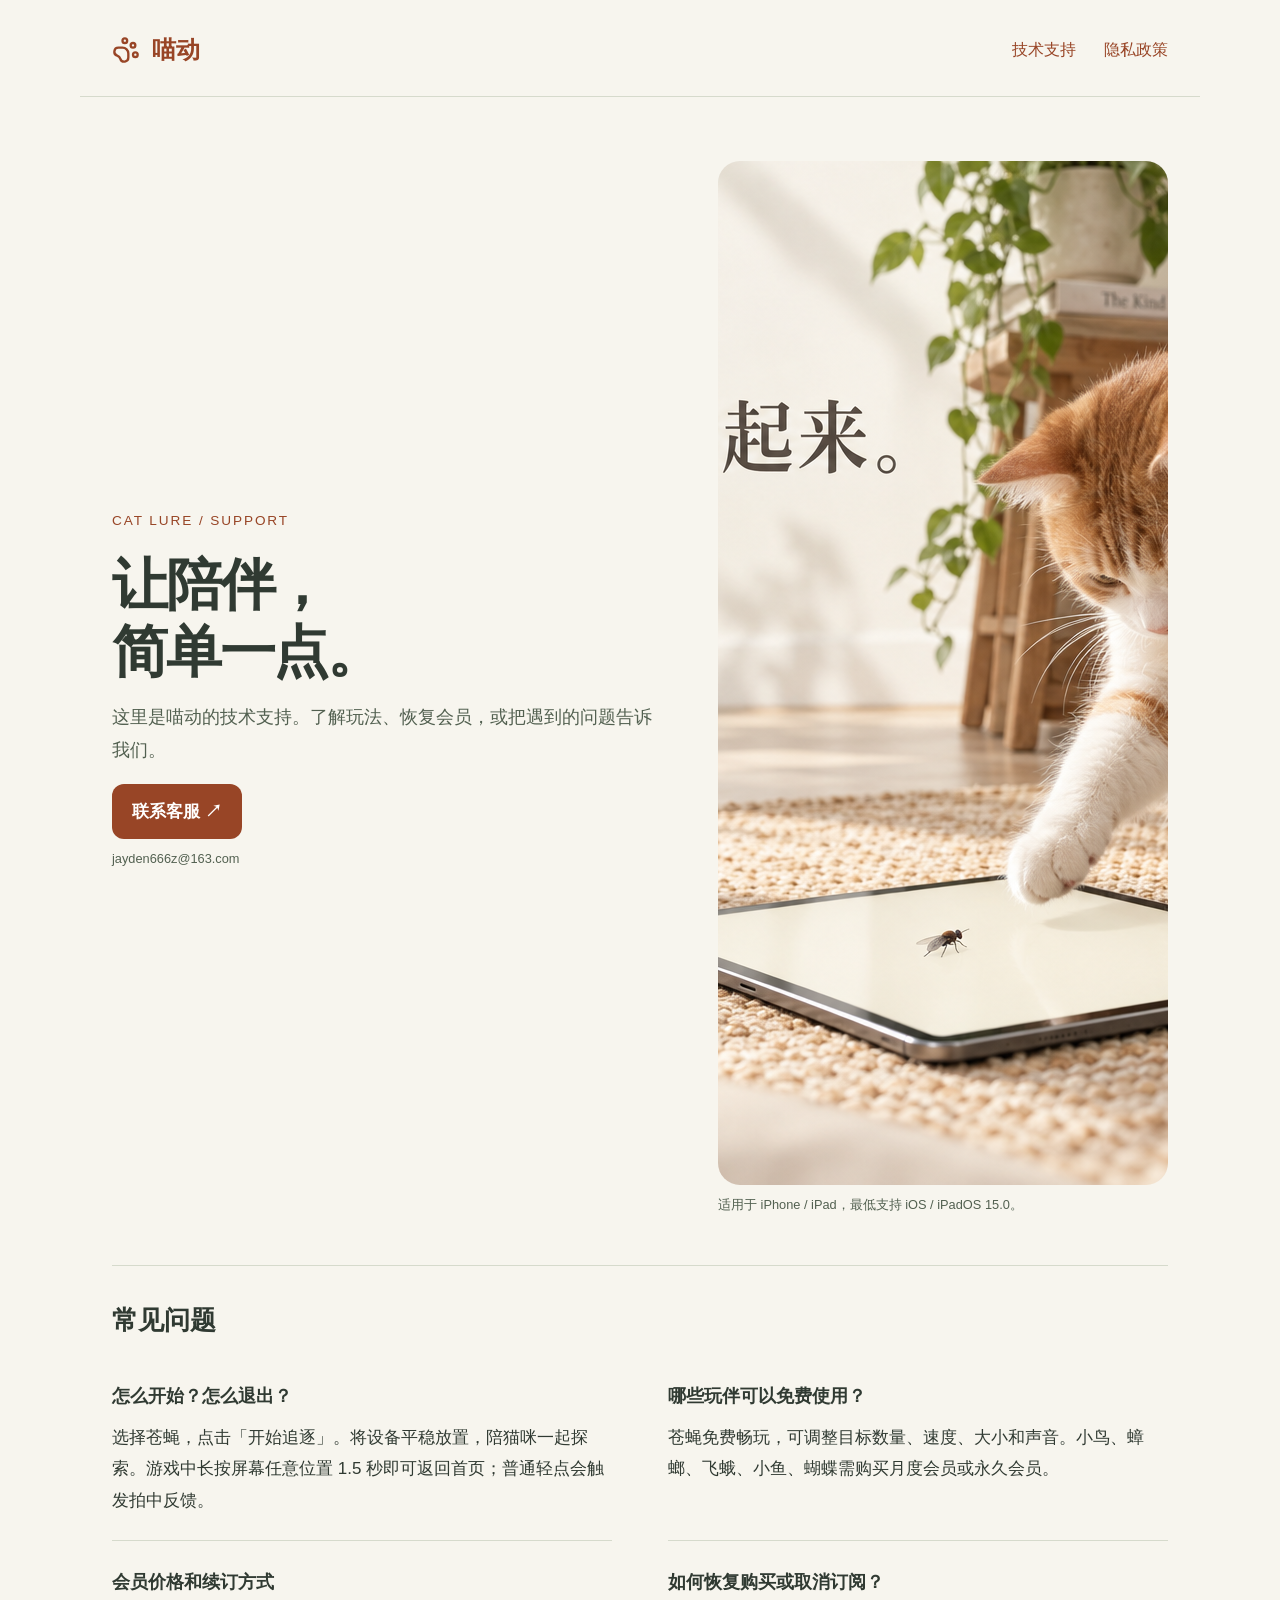
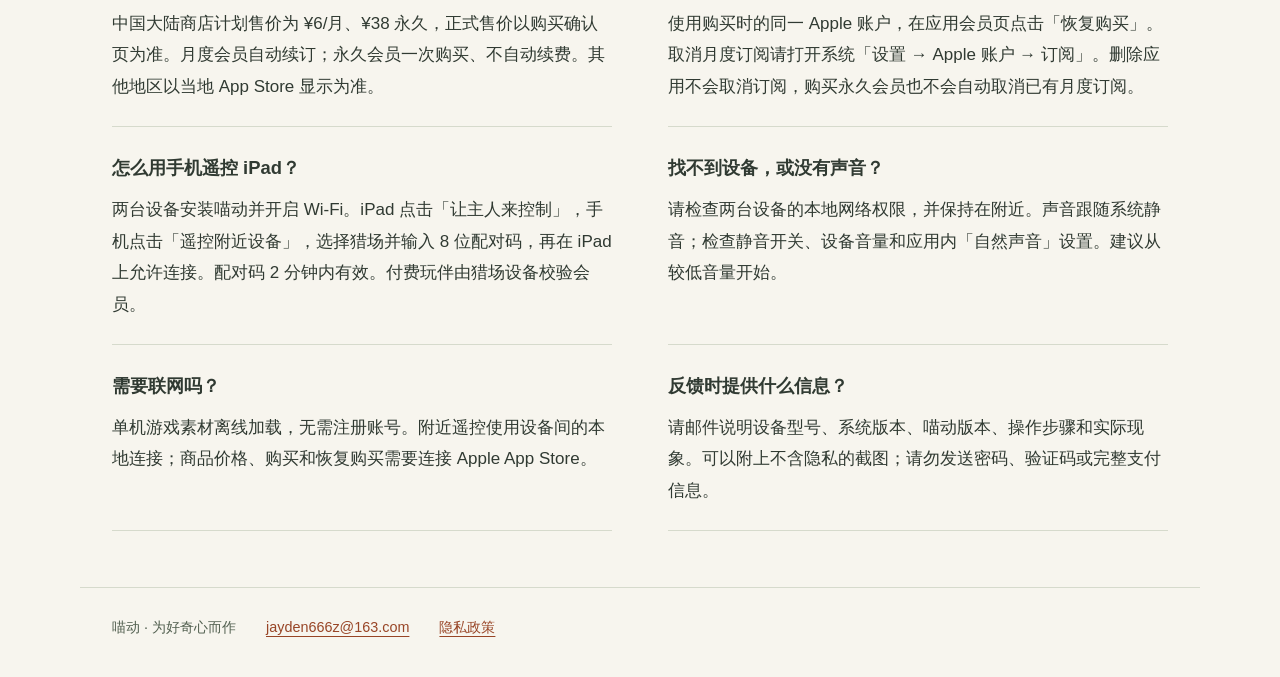
==== index.html @ fa77b8cb "Publish Miaodong support and privacy pages" ====
<!doctype html><html lang="zh-CN"><head><meta charset="utf-8"><meta name="viewport" content="width=device-width,initial-scale=1"><meta name="description" content="喵动 iPhone 和 iPad 猫咪互动玩具的技术支持与隐私政策"><title>喵动 · 技术支持</title><link rel="stylesheet" href="./styles.css"></head><head><link rel="preload" as="image" href="./miaodong-brand.png"/></head><body><a class="skip" href="#main">跳到正文</a><header class="site-header"><a href="./" class="brand"><svg xmlns="http://www.w3.org/2000/svg" width="28" height="28" viewBox="0 0 24 24" fill="none" stroke="currentColor" stroke-width="2" stroke-linecap="round" stroke-linejoin="round" class="lucide lucide-paw-print" aria-hidden="true"><circle cx="11" cy="4" r="2"></circle><circle cx="18" cy="8" r="2"></circle><circle cx="20" cy="16" r="2"></circle><path d="M9 10a5 5 0 0 1 5 5v3.5a3.5 3.5 0 0 1-6.84 1.045Q6.52 17.48 4.46 16.84A3.5 3.5 0 0 1 5.5 10Z"></path></svg>喵动</a><nav aria-label="主导航"><a href="./">技术支持</a><a href="./privacy.html">隐私政策</a></nav></header><main id="main"><section class="intro"><div><p class="eyebrow">CAT LURE / SUPPORT</p><h1>让陪伴，<br/>简单一点。</h1><p class="lead">这里是喵动的技术支持。了解玩法、恢复会员，或把遇到的问题告诉我们。</p><a class="contact" href="mailto:jayden666z@163.com?subject=%E5%96%B5%E5%8A%A8%E4%BD%BF%E7%94%A8%E5%8F%8D%E9%A6%88">联系客服 ↗</a><p class="caption">jayden666z@163.com</p></div><div><img class="hero-photo" src="./miaodong-brand.png" alt="喵动品牌宣传图：猫咪好奇地伸爪触碰平放在地面的平板" width="1536" height="1024"/><p class="caption">适用于 iPhone / iPad，最低支持 iOS / iPadOS 15.0。</p></div></section><section class="faq"><h2>常见问题</h2><div class="faq-grid"><article><h3>怎么开始？怎么退出？</h3><p>选择苍蝇，点击「开始追逐」。将设备平稳放置，陪猫咪一起探索。游戏中长按屏幕任意位置 1.5 秒即可返回首页；普通轻点会触发拍中反馈。</p></article><article><h3>哪些玩伴可以免费使用？</h3><p>苍蝇免费畅玩，可调整目标数量、速度、大小和声音。小鸟、蟑螂、飞蛾、小鱼、蝴蝶需购买月度会员或永久会员。</p></article><article><h3>会员价格和续订方式</h3><p>中国大陆商店计划售价为 ¥6/月、¥38 永久，正式售价以购买确认页为准。月度会员自动续订；永久会员一次购买、不自动续费。其他地区以当地 App Store 显示为准。</p></article><article><h3>如何恢复购买或取消订阅？</h3><p>使用购买时的同一 Apple 账户，在应用会员页点击「恢复购买」。取消月度订阅请打开系统「设置 → Apple 账户 → 订阅」。删除应用不会取消订阅，购买永久会员也不会自动取消已有月度订阅。</p></article><article><h3>怎么用手机遥控 iPad？</h3><p>两台设备安装喵动并开启 Wi-Fi。iPad 点击「让主人来控制」，手机点击「遥控附近设备」，选择猎场并输入 8 位配对码，再在 iPad 上允许连接。配对码 2 分钟内有效。付费玩伴由猎场设备校验会员。</p></article><article><h3>找不到设备，或没有声音？</h3><p>请检查两台设备的本地网络权限，并保持在附近。声音跟随系统静音；检查静音开关、设备音量和应用内「自然声音」设置。建议从较低音量开始。</p></article><article><h3>需要联网吗？</h3><p>单机游戏素材离线加载，无需注册账号。附近遥控使用设备间的本地连接；商品价格、购买和恢复购买需要连接 Apple App Store。</p></article><article><h3>反馈时提供什么信息？</h3><p>请邮件说明设备型号、系统版本、喵动版本、操作步骤和实际现象。可以附上不含隐私的截图；请勿发送密码、验证码或完整支付信息。</p></article></div></section></main><footer><span>喵动 · 为好奇心而作</span><a href="mailto:jayden666z@163.com">jayden666z@163.com</a><a href="./privacy.html">隐私政策</a></footer></body></html>
---- styles.css ----
:root {
  --background: #f7f5ee;
  --foreground: #303a32;
  --primary: #984526;
  --primary-foreground: #fff;
  --card: #fffefa;
  --card-foreground: #303a32;
  --muted: #e0e7d9;
  --muted-foreground: #526050;
  --border: #d6dacc;
  --ring: #984526;
  --radius: 1rem;
  --font-sans:
    -apple-system, BlinkMacSystemFont, 'PingFang SC', 'Microsoft YaHei',
    sans-serif;
}
* {
  box-sizing: border-box;
}
body {
  margin: 0;
  background: var(--background);
  color: var(--foreground);
  font-family: var(--font-sans);
  font-size: 17px;
  line-height: 1.85;
}
a {
  color: var(--primary);
  text-underline-offset: 0.25em;
}
a:focus-visible {
  outline: 3px solid var(--primary);
  outline-offset: 5px;
}
h1,
h2,
h3,
p {
  margin-top: 0;
}
h1 {
  font-size: clamp(2rem, 5vw, 3.5rem);
  line-height: 1.2;
  letter-spacing: -0.04em;
  margin-bottom: 1rem;
}
h2 {
  font-size: 1.65rem;
  line-height: 1.4;
  margin-bottom: 1rem;
}
h3 {
  font-size: 1.15rem;
  margin-bottom: 0.55rem;
}
p {
  margin-bottom: 1.1rem;
}
.site-header,
main,
footer {
  max-width: 1120px;
  margin: auto;
  padding-left: 32px;
  padding-right: 32px;
}
.site-header {
  display: flex;
  justify-content: space-between;
  align-items: center;
  padding-top: 28px;
  padding-bottom: 24px;
  border-bottom: 1px solid var(--border);
}
.brand {
  font-size: 1.5rem;
  font-weight: 700;
  text-decoration: none;
  display: flex;
  align-items: center;
  gap: 12px;
}
nav {
  display: flex;
  gap: 28px;
  font-size: 1rem;
}
nav a {
  text-decoration: none;
}
.intro {
  display: grid;
  grid-template-columns: 1.1fr 0.9fr;
  gap: 56px;
  align-items: center;
  padding: 64px 0 48px;
}
.eyebrow {
  font-size: 0.85rem;
  letter-spacing: 0.14em;
  color: var(--primary);
  margin-bottom: 18px;
}
.lead {
  font-size: 1.1rem;
  color: var(--muted-foreground);
}
.contact {
  display: inline-block;
  padding: 12px 20px;
  background: var(--primary);
  color: #fff;
  border-radius: 12px;
  text-decoration: none;
  font-weight: 600;
}
.hero-photo {
  width: 100%;
  border-radius: 22px;
  display: block;
  aspect-ratio: 1.5;
  object-fit: cover;
}
.caption {
  font-size: 0.8rem;
  color: var(--muted-foreground);
  margin: 8px 0 0;
}
.faq {
  padding: 36px 0 56px;
  border-top: 1px solid var(--border);
}
.faq-grid {
  display: grid;
  grid-template-columns: 1fr 1fr;
  gap: 0 56px;
}
.faq article {
  padding: 24px 0;
  border-bottom: 1px solid var(--border);
}
.faq p {
  margin: 0;
}
.policy {
  max-width: 800px;
  padding-top: 58px;
  padding-bottom: 60px;
}
.policy section {
  margin-top: 34px;
}
.policy ul {
  padding-left: 1.4em;
}
.updated {
  font-size: 0.9rem;
  color: var(--muted-foreground);
}
footer {
  border-top: 1px solid var(--border);
  padding-top: 26px;
  padding-bottom: 36px;
  display: flex;
  flex-wrap: wrap;
  gap: 14px 30px;
  font-size: 0.9rem;
  color: var(--muted-foreground);
}
.skip {
  position: absolute;
  top: -80px;
  background: white;
  padding: 12px;
}
.skip:focus {
  top: 0;
}
@media (max-width: 700px) {
  .site-header,
  main,
  footer {
    padding-left: 22px;
    padding-right: 22px;
  }
  .site-header {
    align-items: flex-start;
    gap: 20px;
  }
  .brand {
    font-size: 1.3rem;
  }
  nav {
    gap: 18px;
    font-size: 0.9rem;
    flex-wrap: wrap;
  }
  .intro {
    grid-template-columns: 1fr;
    gap: 28px;
    padding: 42px 0;
  }
  .faq-grid {
    grid-template-columns: 1fr;
  }
  .policy {
    padding-top: 36px;
  }
  .hero-photo {
    max-height: 300px;
  }
  footer {
    flex-direction: column;
  }
}
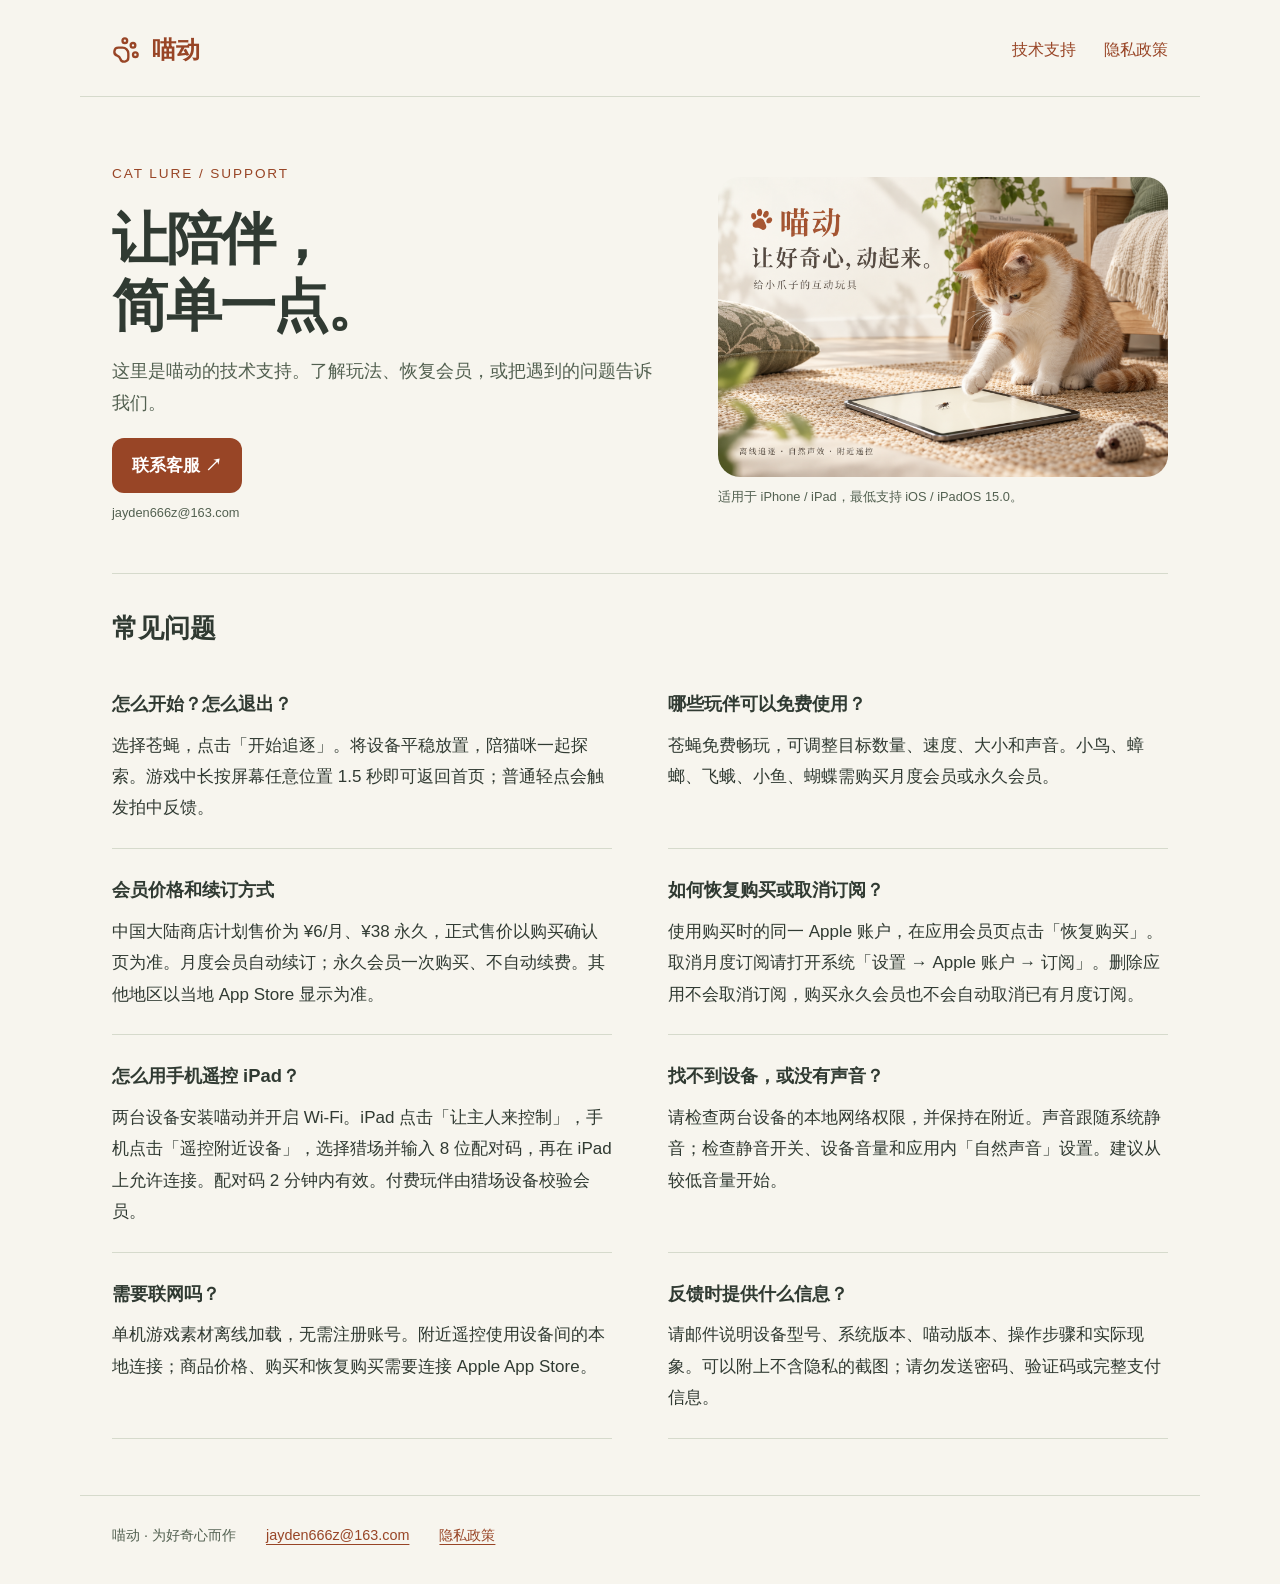
==== commit a6aed9e5: "Refresh stylesheet cache for corrected hero layout" ====
--- a/index.html
+++ b/index.html
@@ -1 +1 @@
-<!doctype html><html lang="zh-CN"><head><meta charset="utf-8"><meta name="viewport" content="width=device-width,initial-scale=1"><meta name="description" content="喵动 iPhone 和 iPad 猫咪互动玩具的技术支持与隐私政策"><title>喵动 · 技术支持</title><link rel="stylesheet" href="./styles.css"></head><head><link rel="preload" as="image" href="./miaodong-brand.png"/></head><body><a class="skip" href="#main">跳到正文</a><header class="site-header"><a href="./" class="brand"><svg xmlns="http://www.w3.org/2000/svg" width="28" height="28" viewBox="0 0 24 24" fill="none" stroke="currentColor" stroke-width="2" stroke-linecap="round" stroke-linejoin="round" class="lucide lucide-paw-print" aria-hidden="true"><circle cx="11" cy="4" r="2"></circle><circle cx="18" cy="8" r="2"></circle><circle cx="20" cy="16" r="2"></circle><path d="M9 10a5 5 0 0 1 5 5v3.5a3.5 3.5 0 0 1-6.84 1.045Q6.52 17.48 4.46 16.84A3.5 3.5 0 0 1 5.5 10Z"></path></svg>喵动</a><nav aria-label="主导航"><a href="./">技术支持</a><a href="./privacy.html">隐私政策</a></nav></header><main id="main"><section class="intro"><div><p class="eyebrow">CAT LURE / SUPPORT</p><h1>让陪伴，<br/>简单一点。</h1><p class="lead">这里是喵动的技术支持。了解玩法、恢复会员，或把遇到的问题告诉我们。</p><a class="contact" href="mailto:jayden666z@163.com?subject=%E5%96%B5%E5%8A%A8%E4%BD%BF%E7%94%A8%E5%8F%8D%E9%A6%88">联系客服 ↗</a><p class="caption">jayden666z@163.com</p></div><div><img class="hero-photo" src="./miaodong-brand.png" alt="喵动品牌宣传图：猫咪好奇地伸爪触碰平放在地面的平板" width="1536" height="1024"/><p class="caption">适用于 iPhone / iPad，最低支持 iOS / iPadOS 15.0。</p></div></section><section class="faq"><h2>常见问题</h2><div class="faq-grid"><article><h3>怎么开始？怎么退出？</h3><p>选择苍蝇，点击「开始追逐」。将设备平稳放置，陪猫咪一起探索。游戏中长按屏幕任意位置 1.5 秒即可返回首页；普通轻点会触发拍中反馈。</p></article><article><h3>哪些玩伴可以免费使用？</h3><p>苍蝇免费畅玩，可调整目标数量、速度、大小和声音。小鸟、蟑螂、飞蛾、小鱼、蝴蝶需购买月度会员或永久会员。</p></article><article><h3>会员价格和续订方式</h3><p>中国大陆商店计划售价为 ¥6/月、¥38 永久，正式售价以购买确认页为准。月度会员自动续订；永久会员一次购买、不自动续费。其他地区以当地 App Store 显示为准。</p></article><article><h3>如何恢复购买或取消订阅？</h3><p>使用购买时的同一 Apple 账户，在应用会员页点击「恢复购买」。取消月度订阅请打开系统「设置 → Apple 账户 → 订阅」。删除应用不会取消订阅，购买永久会员也不会自动取消已有月度订阅。</p></article><article><h3>怎么用手机遥控 iPad？</h3><p>两台设备安装喵动并开启 Wi-Fi。iPad 点击「让主人来控制」，手机点击「遥控附近设备」，选择猎场并输入 8 位配对码，再在 iPad 上允许连接。配对码 2 分钟内有效。付费玩伴由猎场设备校验会员。</p></article><article><h3>找不到设备，或没有声音？</h3><p>请检查两台设备的本地网络权限，并保持在附近。声音跟随系统静音；检查静音开关、设备音量和应用内「自然声音」设置。建议从较低音量开始。</p></article><article><h3>需要联网吗？</h3><p>单机游戏素材离线加载，无需注册账号。附近遥控使用设备间的本地连接；商品价格、购买和恢复购买需要连接 Apple App Store。</p></article><article><h3>反馈时提供什么信息？</h3><p>请邮件说明设备型号、系统版本、喵动版本、操作步骤和实际现象。可以附上不含隐私的截图；请勿发送密码、验证码或完整支付信息。</p></article></div></section></main><footer><span>喵动 · 为好奇心而作</span><a href="mailto:jayden666z@163.com">jayden666z@163.com</a><a href="./privacy.html">隐私政策</a></footer></body></html>+<!doctype html><html lang="zh-CN"><head><meta charset="utf-8"><meta name="viewport" content="width=device-width,initial-scale=1"><meta name="description" content="喵动 iPhone 和 iPad 猫咪互动玩具的技术支持与隐私政策"><title>喵动 · 技术支持</title><link rel="stylesheet" href="./styles.css?v=2"><link rel="preload" as="image" href="./miaodong-brand.png"/></head><body><a class="skip" href="#main">跳到正文</a><header class="site-header"><a href="./" class="brand"><svg xmlns="http://www.w3.org/2000/svg" width="28" height="28" viewBox="0 0 24 24" fill="none" stroke="currentColor" stroke-width="2" stroke-linecap="round" stroke-linejoin="round" class="lucide lucide-paw-print" aria-hidden="true"><circle cx="11" cy="4" r="2"></circle><circle cx="18" cy="8" r="2"></circle><circle cx="20" cy="16" r="2"></circle><path d="M9 10a5 5 0 0 1 5 5v3.5a3.5 3.5 0 0 1-6.84 1.045Q6.52 17.48 4.46 16.84A3.5 3.5 0 0 1 5.5 10Z"></path></svg>喵动</a><nav aria-label="主导航"><a href="./">技术支持</a><a href="./privacy.html">隐私政策</a></nav></header><main id="main"><section class="intro"><div><p class="eyebrow">CAT LURE / SUPPORT</p><h1>让陪伴，<br/>简单一点。</h1><p class="lead">这里是喵动的技术支持。了解玩法、恢复会员，或把遇到的问题告诉我们。</p><a class="contact" href="mailto:jayden666z@163.com?subject=%E5%96%B5%E5%8A%A8%E4%BD%BF%E7%94%A8%E5%8F%8D%E9%A6%88">联系客服 ↗</a><p class="caption">jayden666z@163.com</p></div><div><img class="hero-photo" src="./miaodong-brand.png" alt="喵动品牌宣传图：猫咪好奇地伸爪触碰平放在地面的平板" width="1536" height="1024"/><p class="caption">适用于 iPhone / iPad，最低支持 iOS / iPadOS 15.0。</p></div></section><section class="faq"><h2>常见问题</h2><div class="faq-grid"><article><h3>怎么开始？怎么退出？</h3><p>选择苍蝇，点击「开始追逐」。将设备平稳放置，陪猫咪一起探索。游戏中长按屏幕任意位置 1.5 秒即可返回首页；普通轻点会触发拍中反馈。</p></article><article><h3>哪些玩伴可以免费使用？</h3><p>苍蝇免费畅玩，可调整目标数量、速度、大小和声音。小鸟、蟑螂、飞蛾、小鱼、蝴蝶需购买月度会员或永久会员。</p></article><article><h3>会员价格和续订方式</h3><p>中国大陆商店计划售价为 ¥6/月、¥38 永久，正式售价以购买确认页为准。月度会员自动续订；永久会员一次购买、不自动续费。其他地区以当地 App Store 显示为准。</p></article><article><h3>如何恢复购买或取消订阅？</h3><p>使用购买时的同一 Apple 账户，在应用会员页点击「恢复购买」。取消月度订阅请打开系统「设置 → Apple 账户 → 订阅」。删除应用不会取消订阅，购买永久会员也不会自动取消已有月度订阅。</p></article><article><h3>怎么用手机遥控 iPad？</h3><p>两台设备安装喵动并开启 Wi-Fi。iPad 点击「让主人来控制」，手机点击「遥控附近设备」，选择猎场并输入 8 位配对码，再在 iPad 上允许连接。配对码 2 分钟内有效。付费玩伴由猎场设备校验会员。</p></article><article><h3>找不到设备，或没有声音？</h3><p>请检查两台设备的本地网络权限，并保持在附近。声音跟随系统静音；检查静音开关、设备音量和应用内「自然声音」设置。建议从较低音量开始。</p></article><article><h3>需要联网吗？</h3><p>单机游戏素材离线加载，无需注册账号。附近遥控使用设备间的本地连接；商品价格、购买和恢复购买需要连接 Apple App Store。</p></article><article><h3>反馈时提供什么信息？</h3><p>请邮件说明设备型号、系统版本、喵动版本、操作步骤和实际现象。可以附上不含隐私的截图；请勿发送密码、验证码或完整支付信息。</p></article></div></section></main><footer><span>喵动 · 为好奇心而作</span><a href="mailto:jayden666z@163.com">jayden666z@163.com</a><a href="./privacy.html">隐私政策</a></footer></body></html>
--- a/styles.css
+++ b/styles.css
@@ -117,6 +117,7 @@
 }
 .hero-photo {
   width: 100%;
+  height: auto;
   border-radius: 22px;
   display: block;
   aspect-ratio: 1.5;
